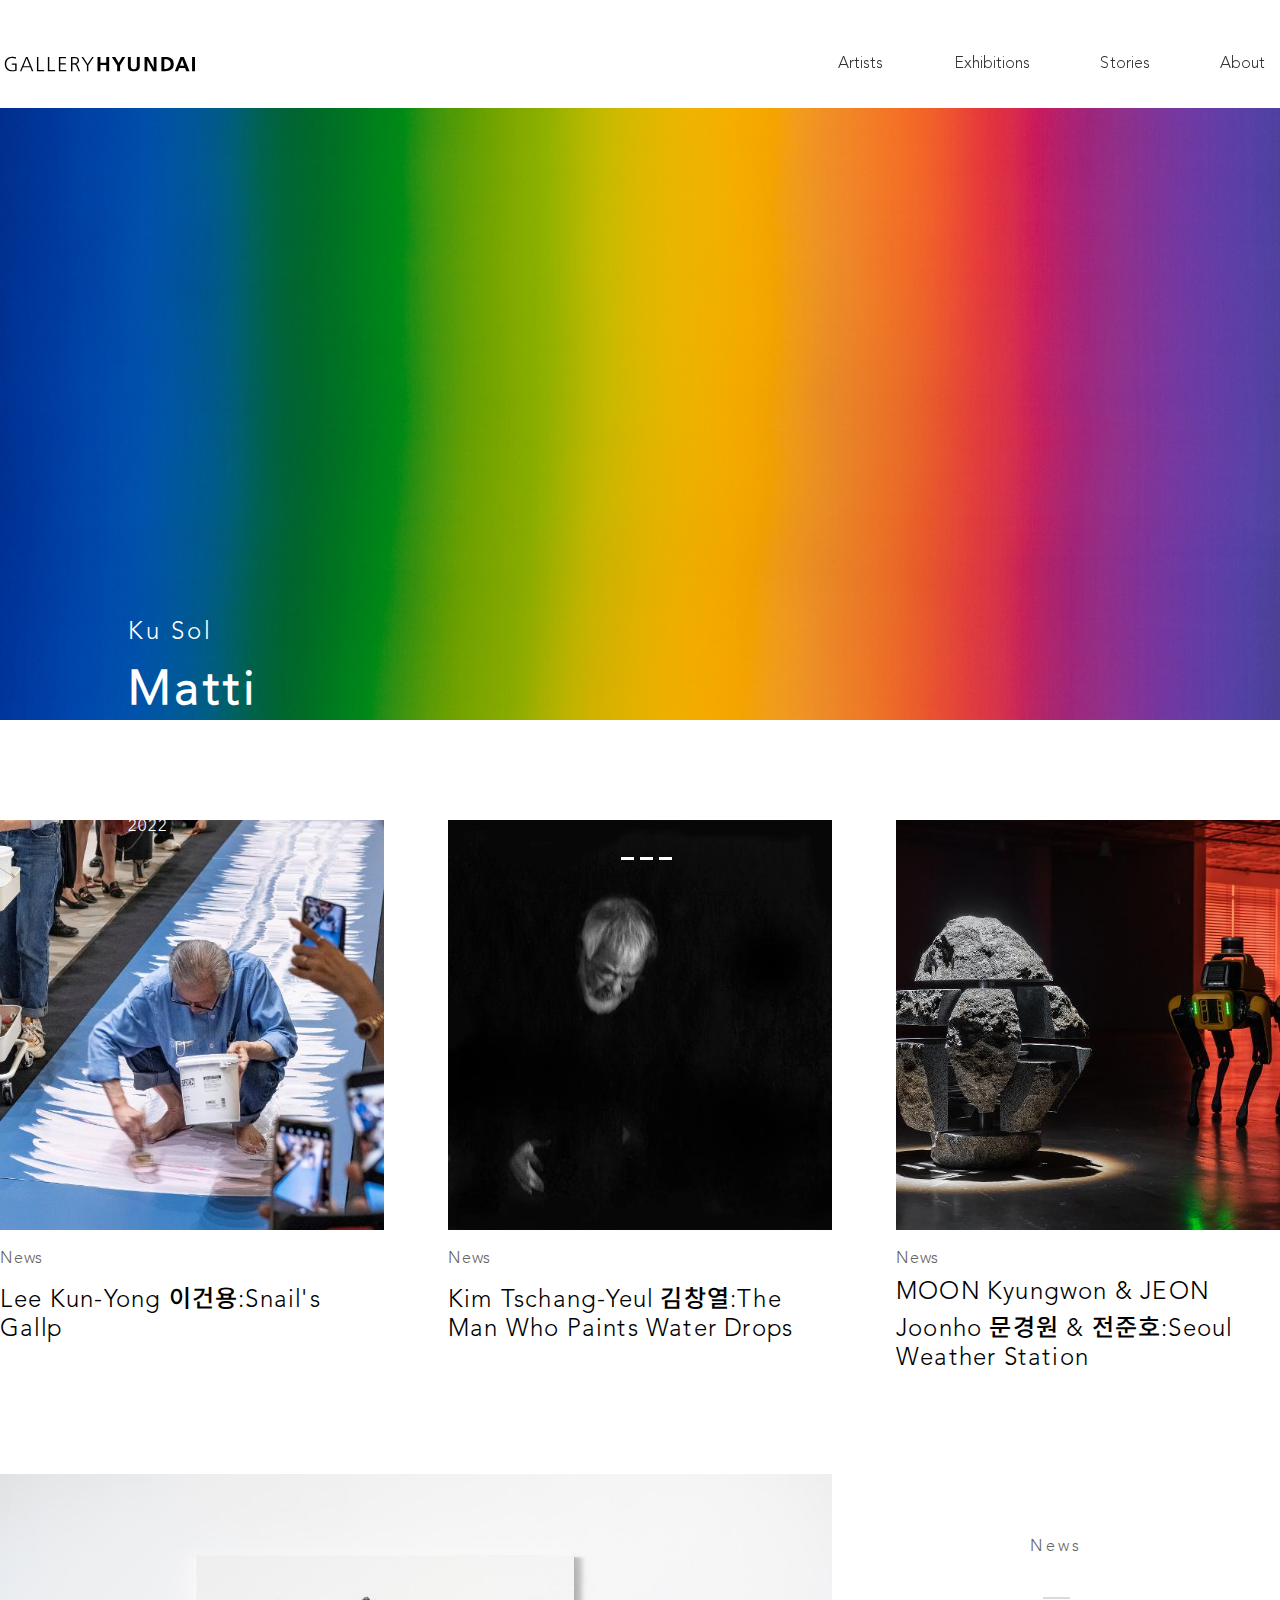
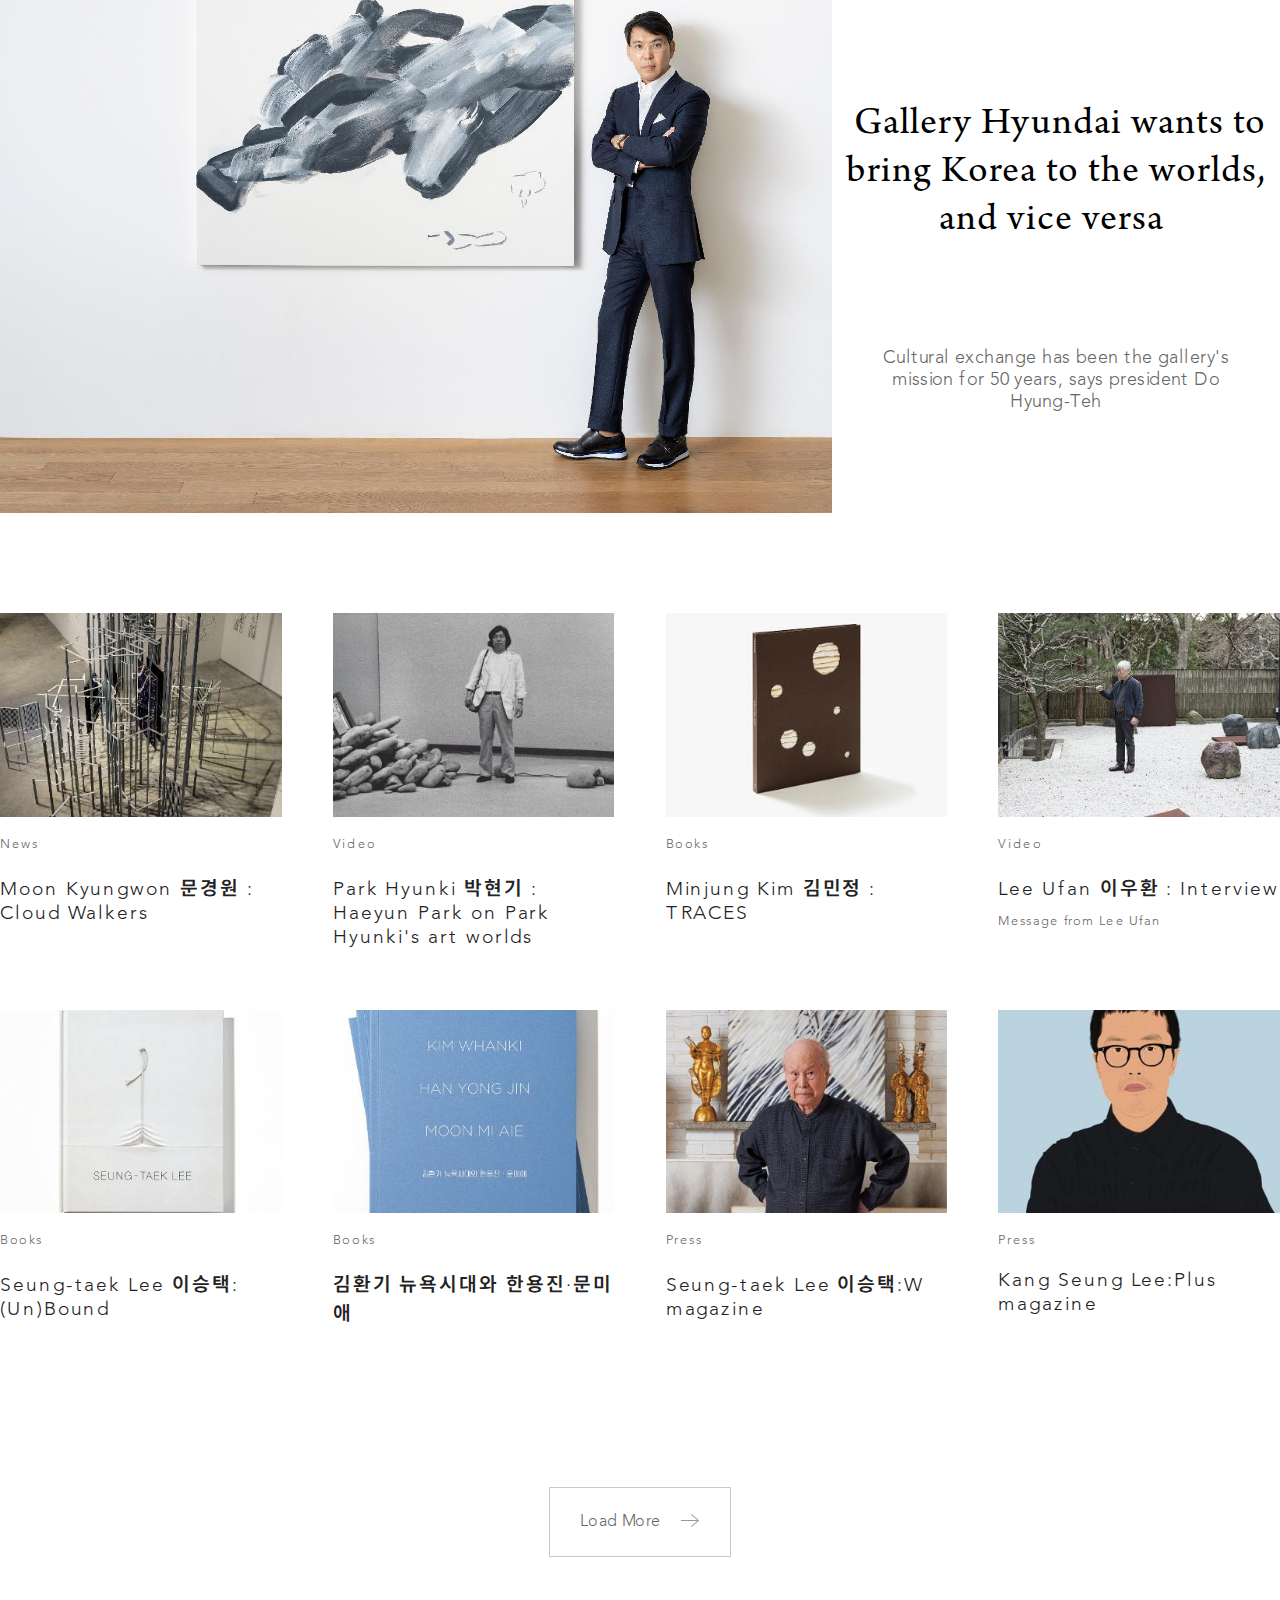
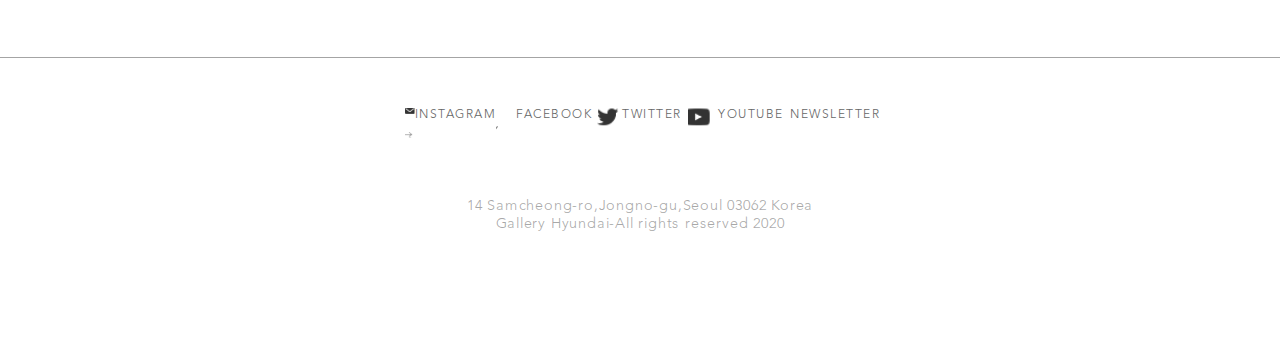
==== index.html @ af6b9f0b "upload" ====
<!DOCTYPE html>
<html lang="en">
<head>
    <meta charset="UTF-8">
    <meta http-equiv="X-UA-Compatible" content="IE=edge">
    <meta name="viewport" content="width=device-width, initial-scale=1.0">
    <title>Document</title>
    <link href="./css/index.css" rel="stylesheet">
</head>
<body>
    <header>
        <div>
            <button class="menubtn"><span>메뉴</span></button>

            <h1>
                <a href="./index.html"><img src="./img/GALLERYHYUNDAI/logo.svg" alt="로고"></a>
            </h1>
            
            <div class="headmenu">
                <ul>
                    <li><a href="./artists.html">Artists</a></li>
                    <li><a href="./Exhibitions.html">Exhibitions</a></li>
                    <li><a href="./stories.html">Stories</a></li>
                    <li><a href="./about.html">About</a></li>
                    <li><a href="./about.html">Gallery Hyundai</a></li>
                    <li><a href="./fifthieth.html">50Years</a></li>
                    <li><a href="#">Search</a></li>
                </ul>
            </div>

            <button class="srchbtn"></button>

            <div class="headsearch">
                <form>
                    <input type="search" name="search" placeholder="Search">
                    <button></button>
                </form>
            </div>
        </div>
    </header>

    <script>
        const menubtn = document.querySelector('.menubtn');
        const headmenuact = document.querySelector('.headmenu');

        menubtn.onclick = function(){
            menubtn.classList.toggle('active');
            headmenuact.classList.toggle('active');
        }
    </script>


    <main>
        <div class="big">
            <div>
                <ul>
                    <li>
                        <a href="./matti.html">
                            <figure><img src="./img/GALLERYHYUNDAI/main-mattibraun.png" alt="matti">
                                <figcaption>
                                    <span>Ku Sol</span>
                                    <p>Matti Braun</p>
                                    <p>September 21 - October 23, 2022</p>
                                </figcaption>
                            </figure>
                        </a>
                    </li>

                    <li>
                        <a href="#" alt="">
                            <figure><img src="./img/GALLERYHYUNDAI/main2.png" alt="lee kang-so">
                                <figcaption>
                                <span>Lee Kang-so</span>
                                <p>Frieze Masters 2022</p>
                                <p>Booth E1, October 12-16</p>
                                </figcaption>
                            </figure>
                        </a>
                    </li>

                    <li>
                        <a href="#" alt="">
                            <figure><img src="./img/GALLERYHYUNDAI/main3.png" alt="london">
                                <figcaption>
                                    <span></span>
                                    <p>Frieze London</p>
                                    <p>Booth B3, October 12-16</p>
                                </figcaption>
                            </figure>
                        </a>
                    </li>
                </ul>
            </div>

            <div class="bigdot">
                <button></button>
                <button></button>
                <button></button>
            </div>
        </div>

        <ul class="mainstory"> 
            <li><a href="#"><img src="./img/GALLERYHYUNDAI/submain1.jpg" alt="snail">
                <article>
                    <span>News</span>
                    <h2>Lee Kun-Yong 이건용:Snail's Gallp</h2>
                </article>
            </a> </li>
            <li><a href="#"><img src="./img/GALLERYHYUNDAI/submain2.jpg" alt="the man">
                <article>
                    <span>News</span>
                    <h2>Kim Tschang-Yeul 김창열:The Man Who Paints Water Drops</h2>
                </article>
            </a> </li>
            <li><a href="#"><img src="./img/GALLERYHYUNDAI/submain3.jpg" alt="seoul">
                <article>
                    <span>News</span>
                    <h2>MOON Kyungwon & JEON Joonho 문경원 & 전준호:Seoul Weather Station</h2>
                </article>
            </a> </li>
        </ul>

        <div class="mainnews">
            <a href="./storiessub1.html"><img src="img/GALLERYHYUNDAI/newsmain.jpg" alt="do hynung-teh"> 
                <article>
                    <span>News</span>
                    <h2>Gallery Hyundai wants to bring Korea to the worlds, and vice versa</h2>
                    <p>Cultural exchange has been the gallery's mission for 50 years, says president Do Hyung-Teh</p>
                </article>
            </a>
        </div>

        <ul class="subnews">
            <li>
                <a href="#"> 
                    <img src="./img/GALLERYHYUNDAI/news1.jpg" alt="cloud">
                    <p>News</p>
                    <p>Moon Kyungwon 문경원 : Cloud Walkers</p>
                </a> 
            </li>

            <li>
                <a href="#"> 
                    <img src="./img/GALLERYHYUNDAI/news2.jpg" alt="art worlds">
                    <p>Video</p>
                    <p>Park Hyunki 박현기 : Haeyun Park on Park Hyunki's art worlds</p>
                </a> 
            </li>

            <li>
                <a href="#"> 
                    <img src="./img/GALLERYHYUNDAI/news3.jpg" alt="traces">
                    <p>Books</p>
                    <p>Minjung Kim 김민정 : TRACES</p>
                </a> 
            </li>

            
            <li>
                <a href="#"> 
                    <img src="./img/GALLERYHYUNDAI/news4.jpg" alt="interview">
                    <p>Video</p>
                    <p>Lee Ufan 이우환 : Interview</p>
                    <span>Message from Lee Ufan</span>
                </a> 
            </li>

            <li>
                <a href="#"> 
                    <img src="./img/GALLERYHYUNDAI/news5.jpg" alt="unbound">
                    <p>Books</p>
                    <p>Seung-taek Lee 이승택:(Un)Bound</p>
                </a> 
            </li>

            <li>
                <a href="#"> 
                    <img src="./img/GALLERYHYUNDAI/news6.jpg" alt="books">
                    <p>Books</p>
                    <p>김환기 뉴욕시대와 한용진·문미애</p>
                </a> 
            </li>

            <li>
                <a href="#"> 
                    <img src="./img/GALLERYHYUNDAI/news7.jpg" alt="w magazine">
                    <p>Press</p>
                    <p>Seung-taek Lee 이승택:W magazine</p>
                </a> 
            </li>

            <li>
                <a href="#"> 
                    <img src="./img/GALLERYHYUNDAI/news8.jpg" alt="plus magazine">
                    <p>Press</p>
                    <p>Kang Seung Lee:Plus magazine</p>
                </a> 
            </li>
        </ul>

        <div class="more">
            <a href="#">
                Load More
            </a>
        </div>
        
    </main>

    <footer>
        <ul>
            <li><a href="#">INSTAGRAM</a></li>    
            <li><a href="#">FACEBOOK</a></li>    
            <li><a href="#">TWITTER</a></li>
            <li><a href="#">YOUTUBE</a></li>    
            <li><a href="#">NEWSLETTER</a></li>
        </ul>
        <div>
            <P>14 Samcheong-ro,Jongno-gu,Seoul 03062 Korea</P>
            <P>Gallery Hyundai-All rights reserved 2020</P>
        </div>

    </footer>
</body>
</html>
---- css/index.css ----
@import url('./common.css');

main{   
    width: 100%; min-height: auto;
    max-width: 1640px;
    margin:5% auto;
    }

.big{
    width:100%; height:auto;
    margin:0;
}

.big>div{
    width:100%;
}

.big>div>ul{width:100%;}

.big>div>ul li{width:100%;}

.big>div>ul li a{width:100%;}

.big>div>ul li a figure{width:100%;}

.big>div>ul li a figure img{width:100%;
    position: relative;
}

.big>div>ul li a figure figcaption{
    width:20%; height:auto;
    position: absolute;
    left:10%; bottom:7%;
    color:white;
}

.big>div>ul li a figure figcaption span{
    color:white;
    font-size: 1.5rem;

}

.big>div>ul li a figure figcaption p:nth-of-type(1){
    color:white;
    font-size: 3rem;
    font-weight: bold;
    letter-spacing: 0.25rem;
    margin-top: 15px;
}

.big>div>ul li a figure figcaption p:nth-of-type(2){
    color:white;
    font-size: 1rem;
    margin-top: 20px;
}


.big>div>ul li a figure:nth-of-type(2)>figcaption>span{
    color:black;
}
.big>div>ul li a figure:nth-of-type(2)>figcaption p{
    color:black;
}

/* ============================================================================================
============================================================================================
============================================================================================ */
    @media(max-width:1023px){
        main{   
            width: 100%; min-height: auto;
            max-width: 1640px;
            margin:5% auto;
            }
        
        .big{
            width:100%; height:auto;
            margin:0;
        }
        
        .big>div{
            width:100%;
        }
        
        .big>div>ul{width:100%;}
        
        .big>div>ul li{width:100%;}
        
        .big>div>ul li a{width:100%;}
        
        .big>div>ul li a figure{width:100%;}
        
        .big>div>ul li a figure img{width:100%;
            position: relative;
        }
        
        .big>div>ul li a figure figcaption{
            width:20%; height:auto;
            position: absolute;
            left:2%; top:50%;
            color:white;
        }

        .big>div>ul li a figure figcaption span{
            color:white;
            font-size: 0.75rem;
        
        }
        
        .big>div>ul li a figure figcaption p:nth-of-type(1){
            color:white;
            font-size: 1.5rem;
            font-weight: bold;
            letter-spacing: 0.25rem;
            margin-top: 15px;
        }
        
        .big>div>ul li a figure figcaption p:nth-of-type(2){
            color:white;
            font-size: 0.5rem;
            margin-top: 20px;
        }
        
        
        .big>div>ul li a figure:nth-of-type(2)>figcaption>span{
            color:black;
        }
        .big>div>ul li a figure:nth-of-type(2)>figcaption p{
            color:black;
        }

        .bigdot{
            position: absolute;
            left:0%; top:68%;
        }
        .bigdot>button{
            width:3%; 
        }
        .bigdot>button:nth-child(1){
            position:absolute;
            left:48.5%; 
            width:1%; height:3px;
            background-color: white;
            border:none;
        }
        .bigdot>button:nth-child(2){
            position:absolute;
            left:50%; 
            width:1%; height:3px;
            background-color: white;
            border:none;
        }
        .bigdot>button:nth-child(3){
            position:absolute;
            left:51.5%;
            width:1%; height:3px;
            background-color: white;
            border:none;
        }
        
    }

/* ============================================================================================
============================================================================================
============================================================================================ */
.big>div>ul>li:nth-child(1){width:100%; }
.big>div>ul>li:nth-child(2){width:100%; display:none;}
.big>div>ul>li:nth-child(3){width:100%; display:none;}

/* @keyframes ani01{
    0% { 
        .big>div figure:nth-child(1){opacity: 1;}
        .big>div figure:nth-child(2){opacity: 0;}
        .big>div figure:nth-child(3){opacity: 0;}
    }
    50%{
        .big>div figure:nth-child(1){opacity: 0;}
        .big>div figure:nth-child(2){opacity: 1;}
        .big>div figure:nth-child(3){opacity: 0;}
    }
    100%{
        .big>div figure:nth-child(1){opacity: 0;}
        .big>div figure:nth-child(2){opacity: 0;}
        .big>div figure:nth-child(3){opacity: 1;}
    }
}  */


.bigdot{
    
}
.bigdot>button{
    width:3%; bottom:40px;
}
.bigdot>button:nth-child(1){
    position:absolute;
    left:48.5%; 
    width:1%; height:3px;
    background-color: white;
    border:none;
}
.bigdot>button:nth-child(2){
    position:absolute;
    left:50%; 
    width:1%; height:3px;
    background-color: white;
    border:none;
}
.bigdot>button:nth-child(3){
    position:absolute;
    left:51.5%;
    width:1%; height:3px;
    background-color: white;
    border:none;
}


.mainstory{
    width: 100%; height:auto;
    margin:100px auto;
    display: flex;
    justify-content: space-between;

}
.mainstory li{
    width:30%;
}
.mainstory li a{width:100%;}
.mainstory li a img{width:100%;}
.mainstory li a article{
    margin-top: 20px;
}
.mainstory li a article span{
    font-size: 1em;
    font-weight: 200;
    letter-spacing: 0.05em;
}
.mainstory li a article h2{
    color:black;
    margin-top: 10px;
    font-size: 1.5rem;
    font-weight: 500;
    letter-spacing: 0.05em;
}

/* ============================================================================================
============================================================================================
============================================================================================ */

    @media(max-width:1023px){
        .mainstory{
            width: 98%; height:auto;
            margin:50px auto;
            display: flex;
            justify-content: space-between;
        
        }
        .mainstory li{
            width:30%;
        }
        .mainstory li a{width:100%;}
        .mainstory li a img{width:100%;}
        .mainstory li a article{
            margin-top: 20px;
            
        }
        .mainstory li a article span{
            font-size: 1rem;
            font-weight: 200;
            letter-spacing: 0.05em;
        }
        .mainstory li a article h2{
            color:black;
            margin-top: 10px;
            font-size: 1rem;
            font-weight: 500;
            letter-spacing: 0.09em;
            
        }


    }

/* ============================================================================================
============================================================================================
============================================================================================ */
.mainnews{
    width:100%; height:auto;
    margin:100px auto;
}
.mainnews a{
    width:100%; height:auto;
    display: flex;
    justify-content: space-between;
}
.mainnews a img{
    width:65%; height:auto;
}
.mainnews a article{
    width:35%; height:auto;
    margin:0 10px;
    text-align: center;
}

.mainnews a article span{
    display:block;
    height:auto;
    padding:5%;
    margin:10% auto;
    letter-spacing: 0.2em;
}

.mainnews a article span::after{
    content: '';
    display: block;
    width:27px; height:2px;
    margin:40px auto;
    background-color: #dbdbdb;
}

.mainnews a article h2{
    display:inline;
    color:black;
    letter-spacing: 0.025em;
    font-family: Arno;
    font-size: 2.5rem;
    font-weight: 500;
    white-space: pre-line;
    margin:0;
    padding:2%;
    padding-top:5%;
}
.mainnews a article p{
    font-size: 1.125rem;
    margin:100px auto;
    font-weight: 500;
    letter-spacing: 0.025em;
    white-space: pre-line;
    max-width: 380px;
}

.subnews{
    display:flex;
    width:100%; height:auto;
    flex-wrap: wrap;
    margin:100px auto;
    justify-content: space-between;
}
.subnews li{
    width:22%;
    margin-bottom:50px;
}
.subnews li a{width:100%;}
.subnews li a img{width:100%;}
.subnews li a p:nth-of-type(1){
    margin-top: 20px;
    font-size: 0.8em;
    
}
.subnews li a p:nth-of-type(2){ 
    color:#222222;
    margin-top: 20px;
    margin-bottom:10px;
    font-size: 1.2rem;
    font-weight: 580;
    letter-spacing: 0.1em;
    flex-shrink: 0;
    overflow:hidden;
    text-overflow: ellipsis;
    
}
.subnews li a span{
    font-size: 0.8rem;
    letter-spacing: 0.1em;
    
}

/* ============================================================================================
============================================================================================
============================================================================================ */

    @media(max-width:1023px){
        .mainnews{
            width:98%; height:auto;
            margin:100px auto;
        }
        .mainnews a{
            width:100%; height:auto;
            display: block;
            justify-content: space-between;
        }
        .mainnews a img{
            width:100%; height:auto;
        }
        .mainnews a article{
            width:100%; height:auto;
            margin:0 10px;
            text-align: center;
        }
        
        .mainnews a article span{
            display:block;
            height:auto;
            font-size: 1rem;
            letter-spacing: 0.05em;
            margin:0 auto; 
            padding:0;
            margin-top:20px;
        }
        
        .mainnews a article span::after{
            content: '';
            display: block;
            width:27px; height:1px;
            background-color: #dbdbdb;
            margin:8px auto;
        }
        
        .mainnews a article h2{
            display:inline;
            color:black;
            letter-spacing: 0.025em;
            font-family: Arno;
            font-size: 1.5rem;
            font-weight: 500;
            white-space: pre-line;
            margin:0;
            padding:0;
        }
        .mainnews a article p{
            font-size: 0.9rem;
            font-weight: 500;
            letter-spacing: 0.025em;
            white-space: pre-line;
            max-width: 380px;
            margin:10px auto;
            line-height: 1.5rem;
        }
        

        .subnews{
            display:flex;
            width:98%; height:auto;
            flex-wrap: wrap;
            margin:100px auto;
            justify-content: space-between;
        }
        .subnews li{
            width:48%;
            margin-bottom:25px;
        }
        .subnews li a{width:100%;}
        .subnews li a img{width:100%;}
        .subnews li a p:nth-of-type(1){
            margin-top: 20px;
            font-size: 0.8em;
            
        }
        .subnews li a p:nth-of-type(2){ 
            color:#222222;
            margin-top: 10px;
            margin-bottom:10px;
            font-size: 1rem;
            font-weight: 500;
            letter-spacing: 0.075em;
            flex-shrink: 0;
            overflow:hidden;
            text-overflow: ellipsis;
            
        }
        .subnews li a span{
            font-size: 0.8rem;
            letter-spacing: 0.1em;
            
        }


    }


    /* ============================================================================================
============================================================================================
============================================================================================ */
.more{width:100%; height:auto;}
.more a{
    margin: 100px auto;
    width:182px; height: 70px;
    padding-left: 30px;
    border: 1px solid #66666659;
    letter-spacing: 0.025rem;
    background-color: none;
    display: flex;
    align-items: center;
    font-size: 1em;
    font-weight: 200;
}

.more a::after{
    content: '';
    padding-right:20px;
    display: inline-block;
    width:30px; height:30px;
    background: url(../img/ico_package.png) -110px 0 / 200px no-repeat;
    background-position: -80px 7px
}
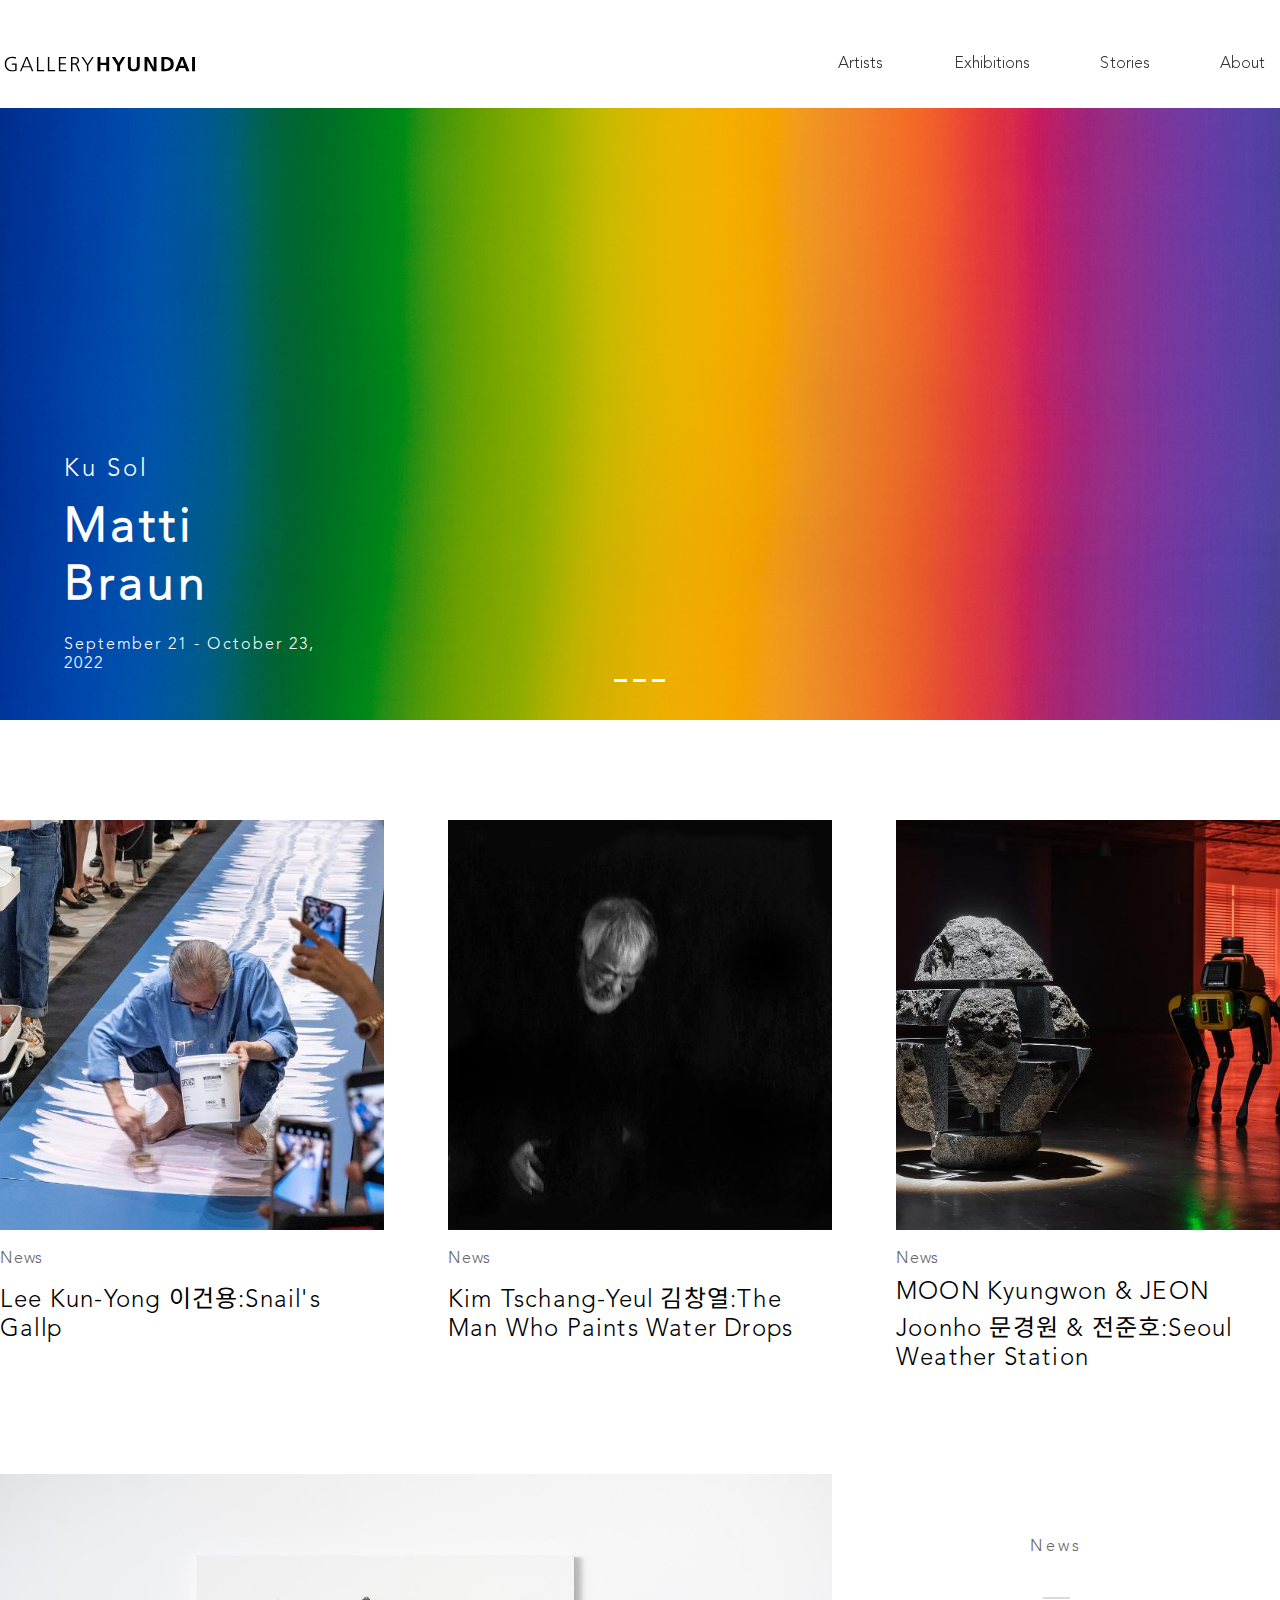
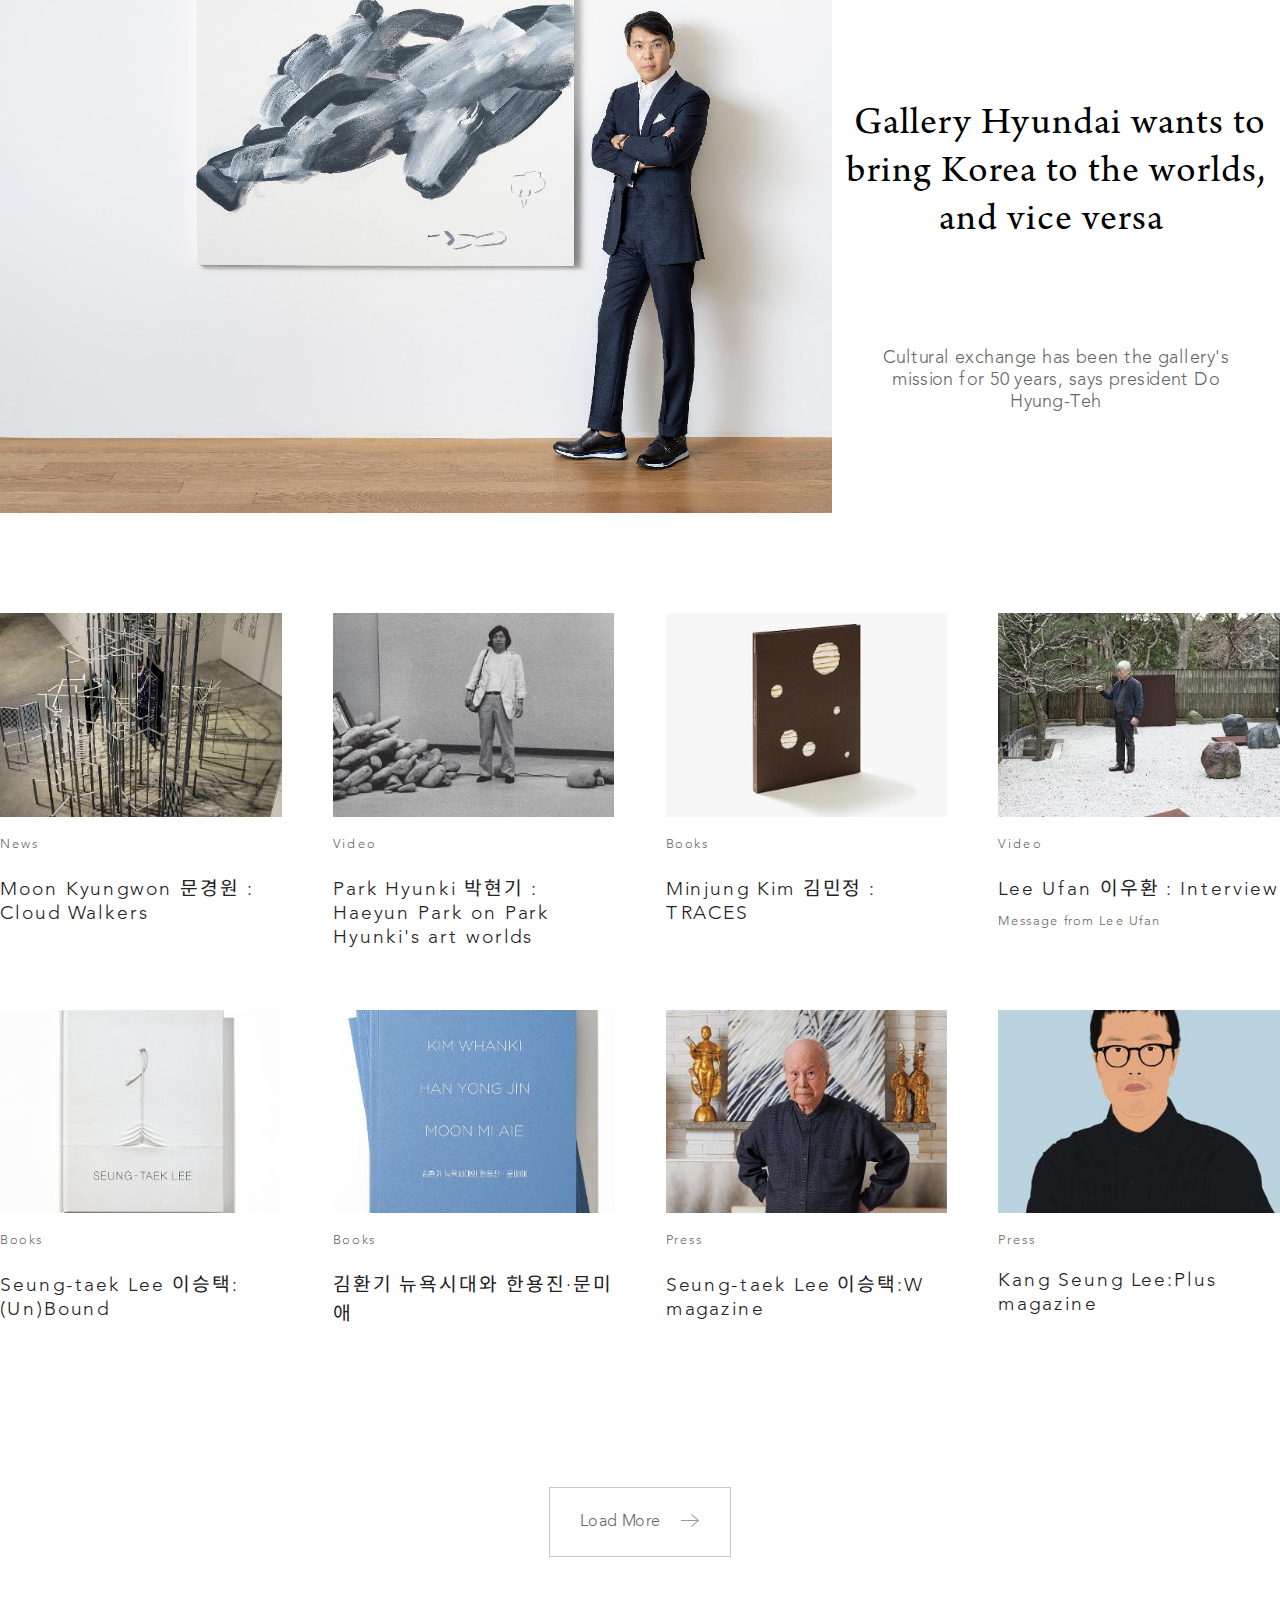
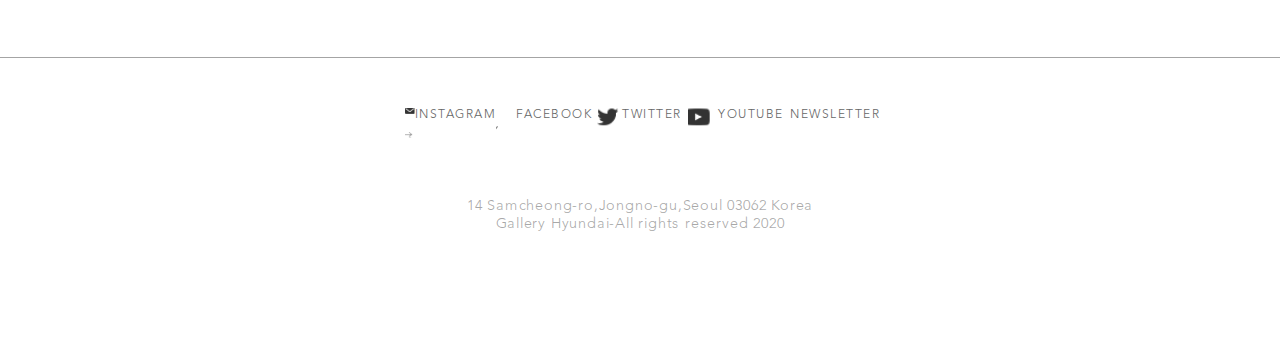
==== commit b0eb21b9: "re-upload" ====
--- a/index.html
+++ b/index.html
@@ -6,6 +6,7 @@
     <meta name="viewport" content="width=device-width, initial-scale=1.0">
     <title>Document</title>
     <link href="./css/index.css" rel="stylesheet">
+    <link rel="icon" type="image/png" href="./img/favicon-16x16.png" sizes="16x16" />
 </head>
 <body>
     <header>
--- a/css/index.css
+++ b/css/index.css
@@ -9,6 +9,7 @@
 .big{
     width:100%; height:auto;
     margin:0;
+    position: relative;
 }
 
 .big>div{
@@ -21,16 +22,17 @@
 
 .big>div>ul li a{width:100%;}
 
-.big>div>ul li a figure{width:100%;}
+.big>div>ul li a figure{width:100%;
+}
 
 .big>div>ul li a figure img{width:100%;
-    position: relative;
+    
 }
 
 .big>div>ul li a figure figcaption{
     width:20%; height:auto;
     position: absolute;
-    left:10%; bottom:7%;
+    left:5%; bottom:7%;
     color:white;
 }
 
@@ -75,6 +77,7 @@
         .big{
             width:100%; height:auto;
             margin:0;
+            position: relative;
         }
         
         .big>div{
@@ -87,16 +90,19 @@
         
         .big>div>ul li a{width:100%;}
         
-        .big>div>ul li a figure{width:100%;}
+        .big>div>ul li a figure{
+            width:100%;
+            
+        }
         
         .big>div>ul li a figure img{width:100%;
-            position: relative;
+            
         }
         
         .big>div>ul li a figure figcaption{
             width:20%; height:auto;
             position: absolute;
-            left:2%; top:50%;
+            left:5%; bottom:7%;
             color:white;
         }
 
@@ -128,34 +134,6 @@
             color:black;
         }
 
-        .bigdot{
-            position: absolute;
-            left:0%; top:68%;
-        }
-        .bigdot>button{
-            width:3%; 
-        }
-        .bigdot>button:nth-child(1){
-            position:absolute;
-            left:48.5%; 
-            width:1%; height:3px;
-            background-color: white;
-            border:none;
-        }
-        .bigdot>button:nth-child(2){
-            position:absolute;
-            left:50%; 
-            width:1%; height:3px;
-            background-color: white;
-            border:none;
-        }
-        .bigdot>button:nth-child(3){
-            position:absolute;
-            left:51.5%;
-            width:1%; height:3px;
-            background-color: white;
-            border:none;
-        }
         
     }
 
@@ -186,27 +164,28 @@
 
 
 .bigdot{
-    
+    position: absolute;
+    bottom:5%; left:48%;
 }
 .bigdot>button{
     width:3%; bottom:40px;
 }
 .bigdot>button:nth-child(1){
-    position:absolute;
+    
     left:48.5%; 
     width:1%; height:3px;
     background-color: white;
     border:none;
 }
 .bigdot>button:nth-child(2){
-    position:absolute;
+    
     left:50%; 
     width:1%; height:3px;
     background-color: white;
     border:none;
 }
 .bigdot>button:nth-child(3){
-    position:absolute;
+    
     left:51.5%;
     width:1%; height:3px;
     background-color: white;
@@ -238,7 +217,7 @@
     color:black;
     margin-top: 10px;
     font-size: 1.5rem;
-    font-weight: 500;
+    font-weight: 400;
     letter-spacing: 0.05em;
 }
 
@@ -272,11 +251,15 @@
             color:black;
             margin-top: 10px;
             font-size: 1rem;
-            font-weight: 500;
+            font-weight: 400;
             letter-spacing: 0.09em;
             
         }
-
+        .bigdot{
+            display:none;
+            position: absolute;
+            bottom:5%; left:48%;
+        }
 
     }
 
@@ -332,7 +315,7 @@
 .mainnews a article p{
     font-size: 1.125rem;
     margin:100px auto;
-    font-weight: 500;
+    font-weight: 400;
     letter-spacing: 0.025em;
     white-space: pre-line;
     max-width: 380px;
@@ -361,7 +344,7 @@
     margin-top: 20px;
     margin-bottom:10px;
     font-size: 1.2rem;
-    font-weight: 580;
+    font-weight: 400;
     letter-spacing: 0.1em;
     flex-shrink: 0;
     overflow:hidden;
@@ -428,7 +411,7 @@
         }
         .mainnews a article p{
             font-size: 0.9rem;
-            font-weight: 500;
+            font-weight: 400;
             letter-spacing: 0.025em;
             white-space: pre-line;
             max-width: 380px;
@@ -460,7 +443,7 @@
             margin-top: 10px;
             margin-bottom:10px;
             font-size: 1rem;
-            font-weight: 500;
+            font-weight: 400;
             letter-spacing: 0.075em;
             flex-shrink: 0;
             overflow:hidden;
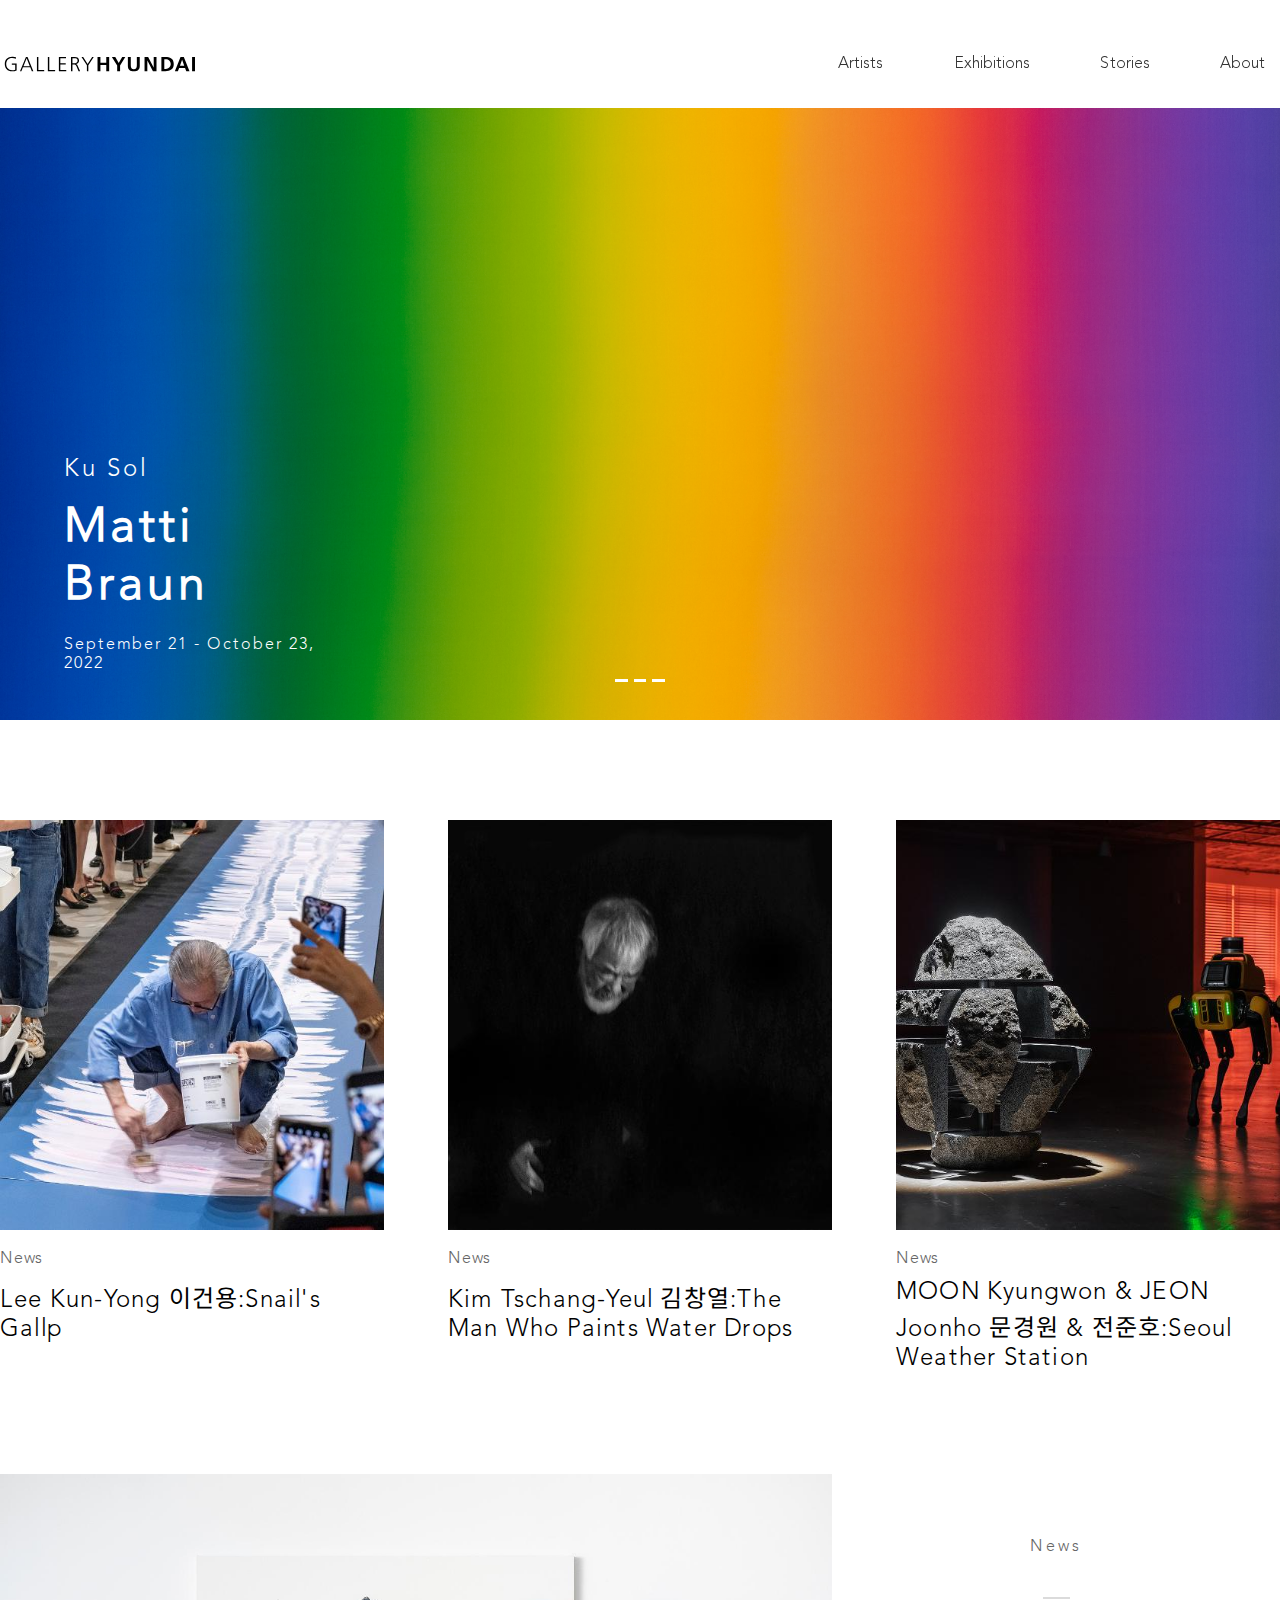
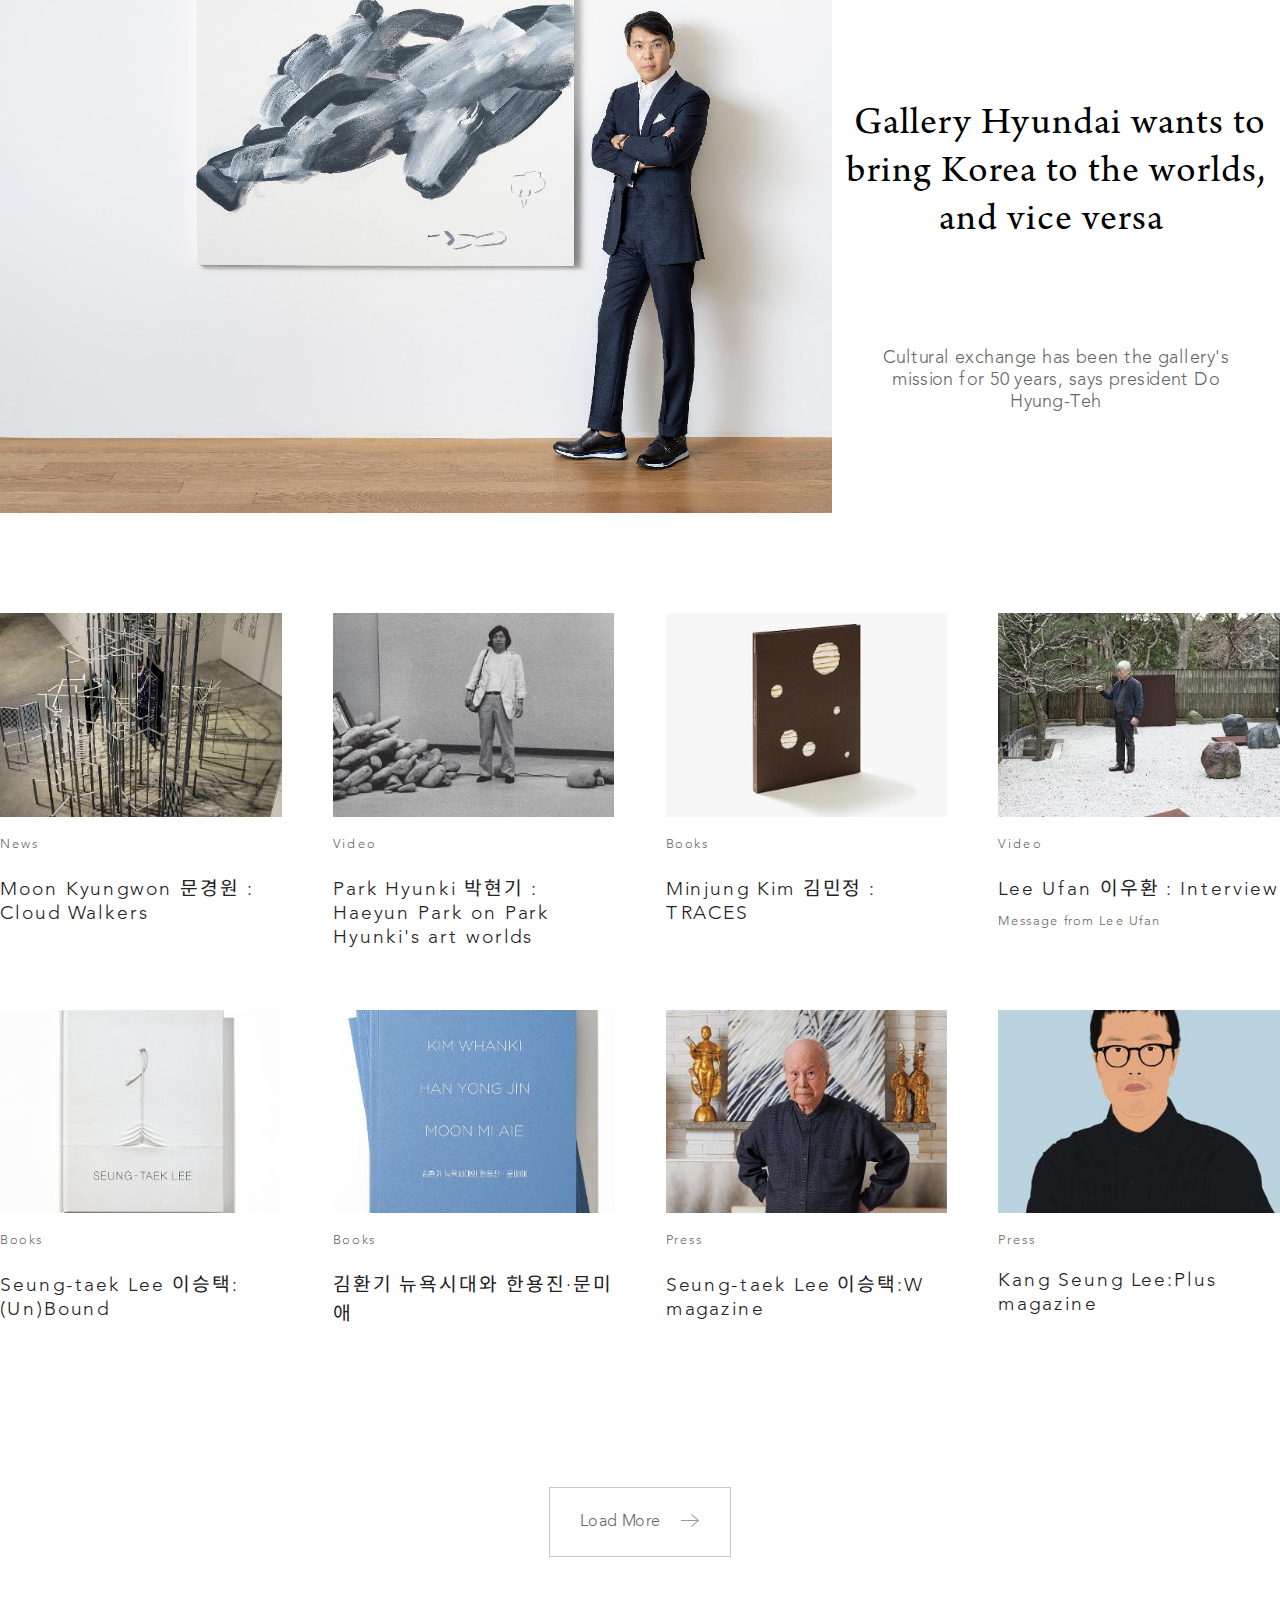
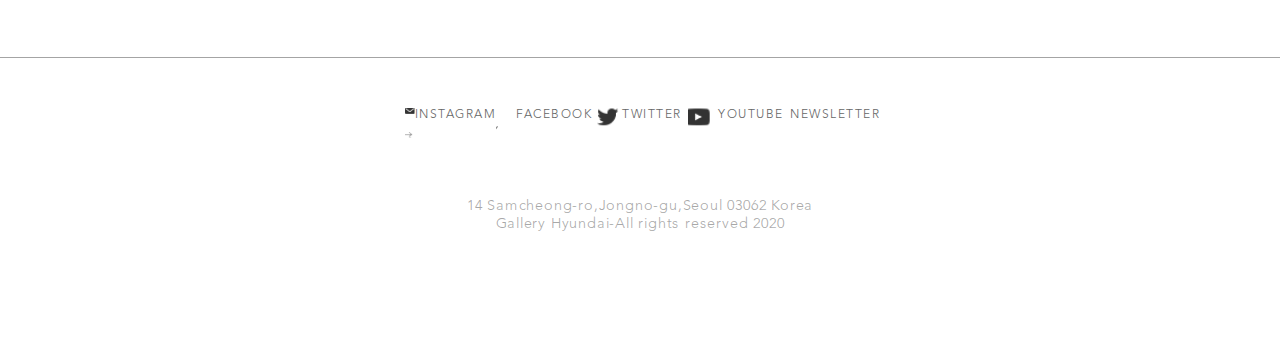
==== commit 9eb925c4: "og upload" ====
--- a/index.html
+++ b/index.html
@@ -4,7 +4,19 @@
     <meta charset="UTF-8">
     <meta http-equiv="X-UA-Compatible" content="IE=edge">
     <meta name="viewport" content="width=device-width, initial-scale=1.0">
-    <title>Document</title>
+    <!-- 오픈 그래프 -->
+    <meta property="og:url"                content="https://taehwan13.github.io/clonehy/" />
+    <meta property="og:type"               content="website" />
+    <meta property="og:title"              content="Hyundai Gallery" />
+    <meta property="og:description"        content="현대갤러리" />
+    <meta property="og:image"              content="./img/GALLERYHYUNDAI/AbouttheGalleryGALLERYHYUNDAI/GalleryHyundai1" />
+
+    <meta property="twitter:card"          content="summary" />
+    <meta property="twitter:site"          content="현대갤러리" />
+    <meta property="twitter:title"         content="Hyundai Gallery" />
+    <meta property="twitter:description"   content="Hyundai Gallery" />
+    <meta property="twitter:image"         content="./img/GALLERYHYUNDAI/AbouttheGalleryGALLERYHYUNDAI/GalleryHyundai1" />
+    <meta property="twitter:url"           content="https://taehwan13.github.io/clonehy/" />    <title>Document</title>
     <link href="./css/index.css" rel="stylesheet">
     <link rel="icon" type="image/png" href="./img/favicon-16x16.png" sizes="16x16" />
 </head>
--- a/css/index.css
+++ b/css/index.css
@@ -10,6 +10,7 @@
     width:100%; height:auto;
     margin:0;
     position: relative;
+    max-width: 1640px;
 }
 
 .big>div{
@@ -165,7 +166,8 @@
 
 .bigdot{
     position: absolute;
-    bottom:5%; left:48%;
+    bottom:5%; left:0%;
+    text-align: center;
 }
 .bigdot>button{
     width:3%; bottom:40px;
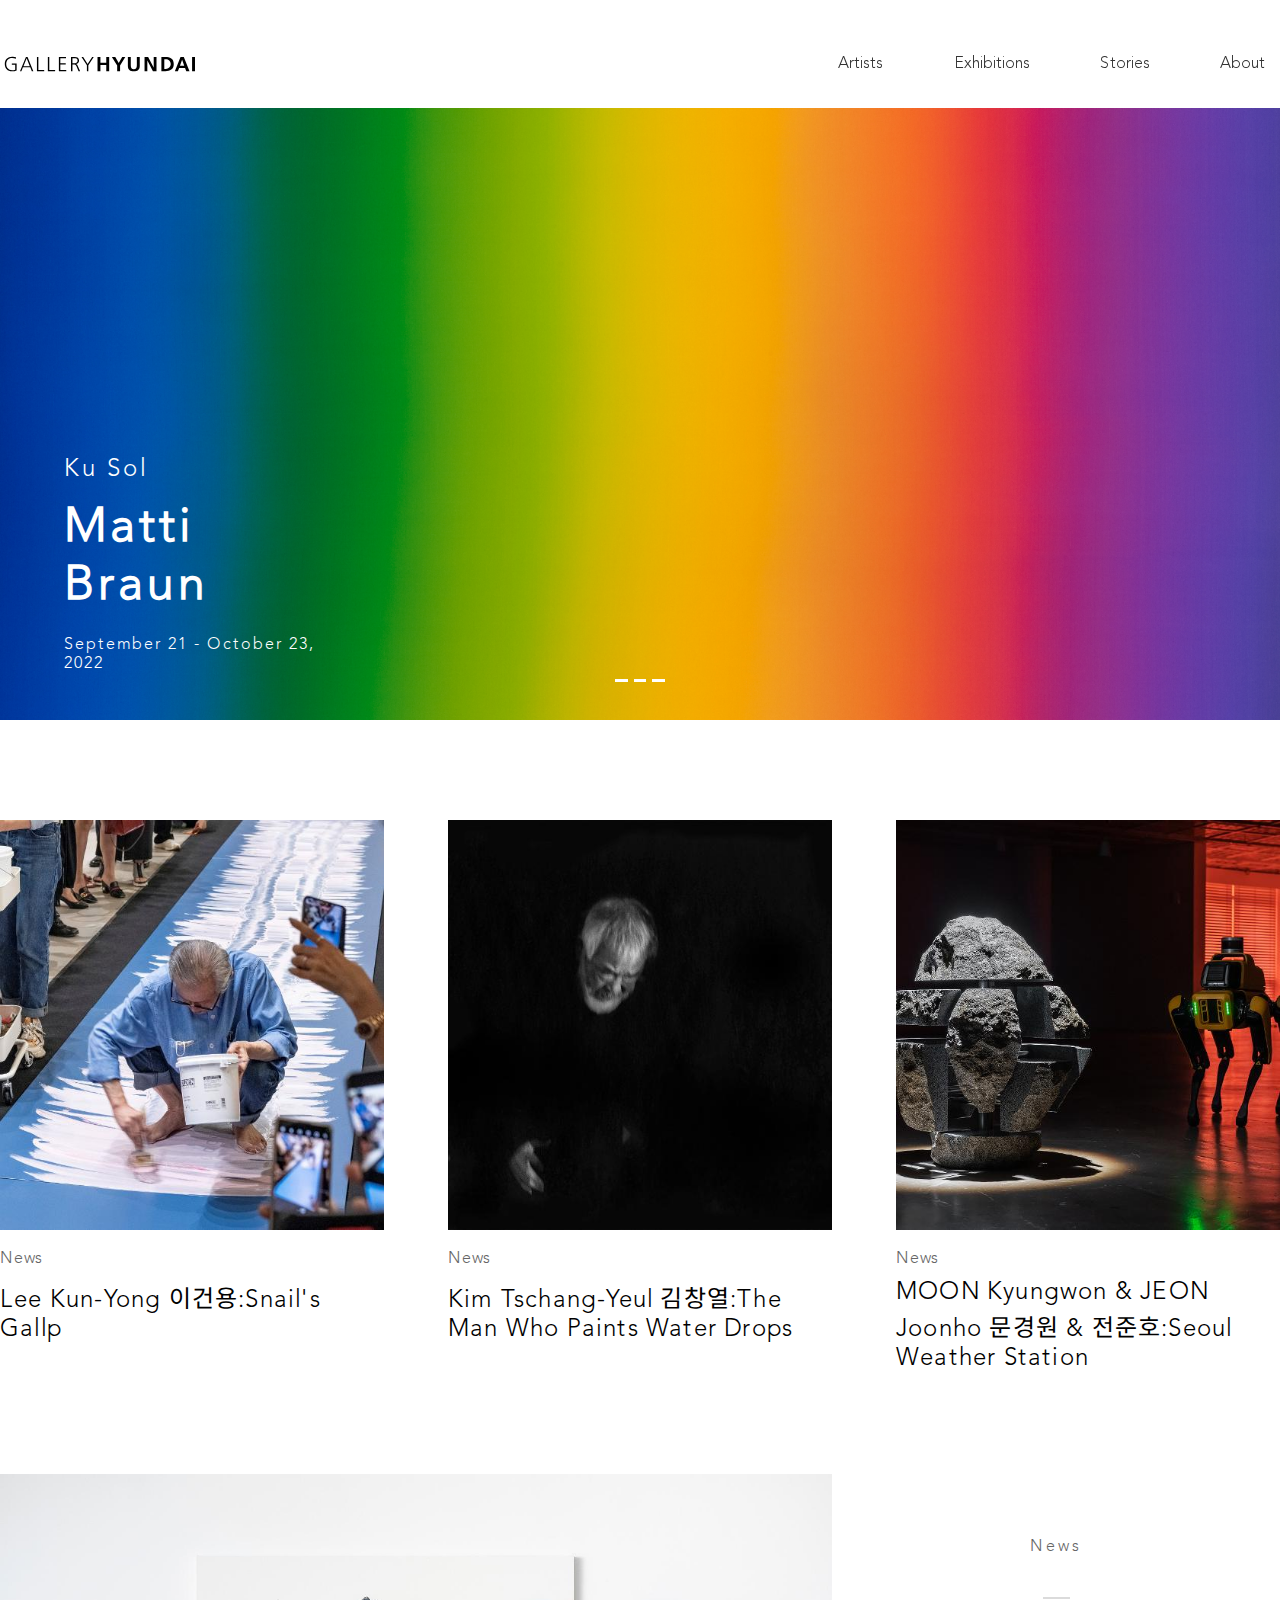
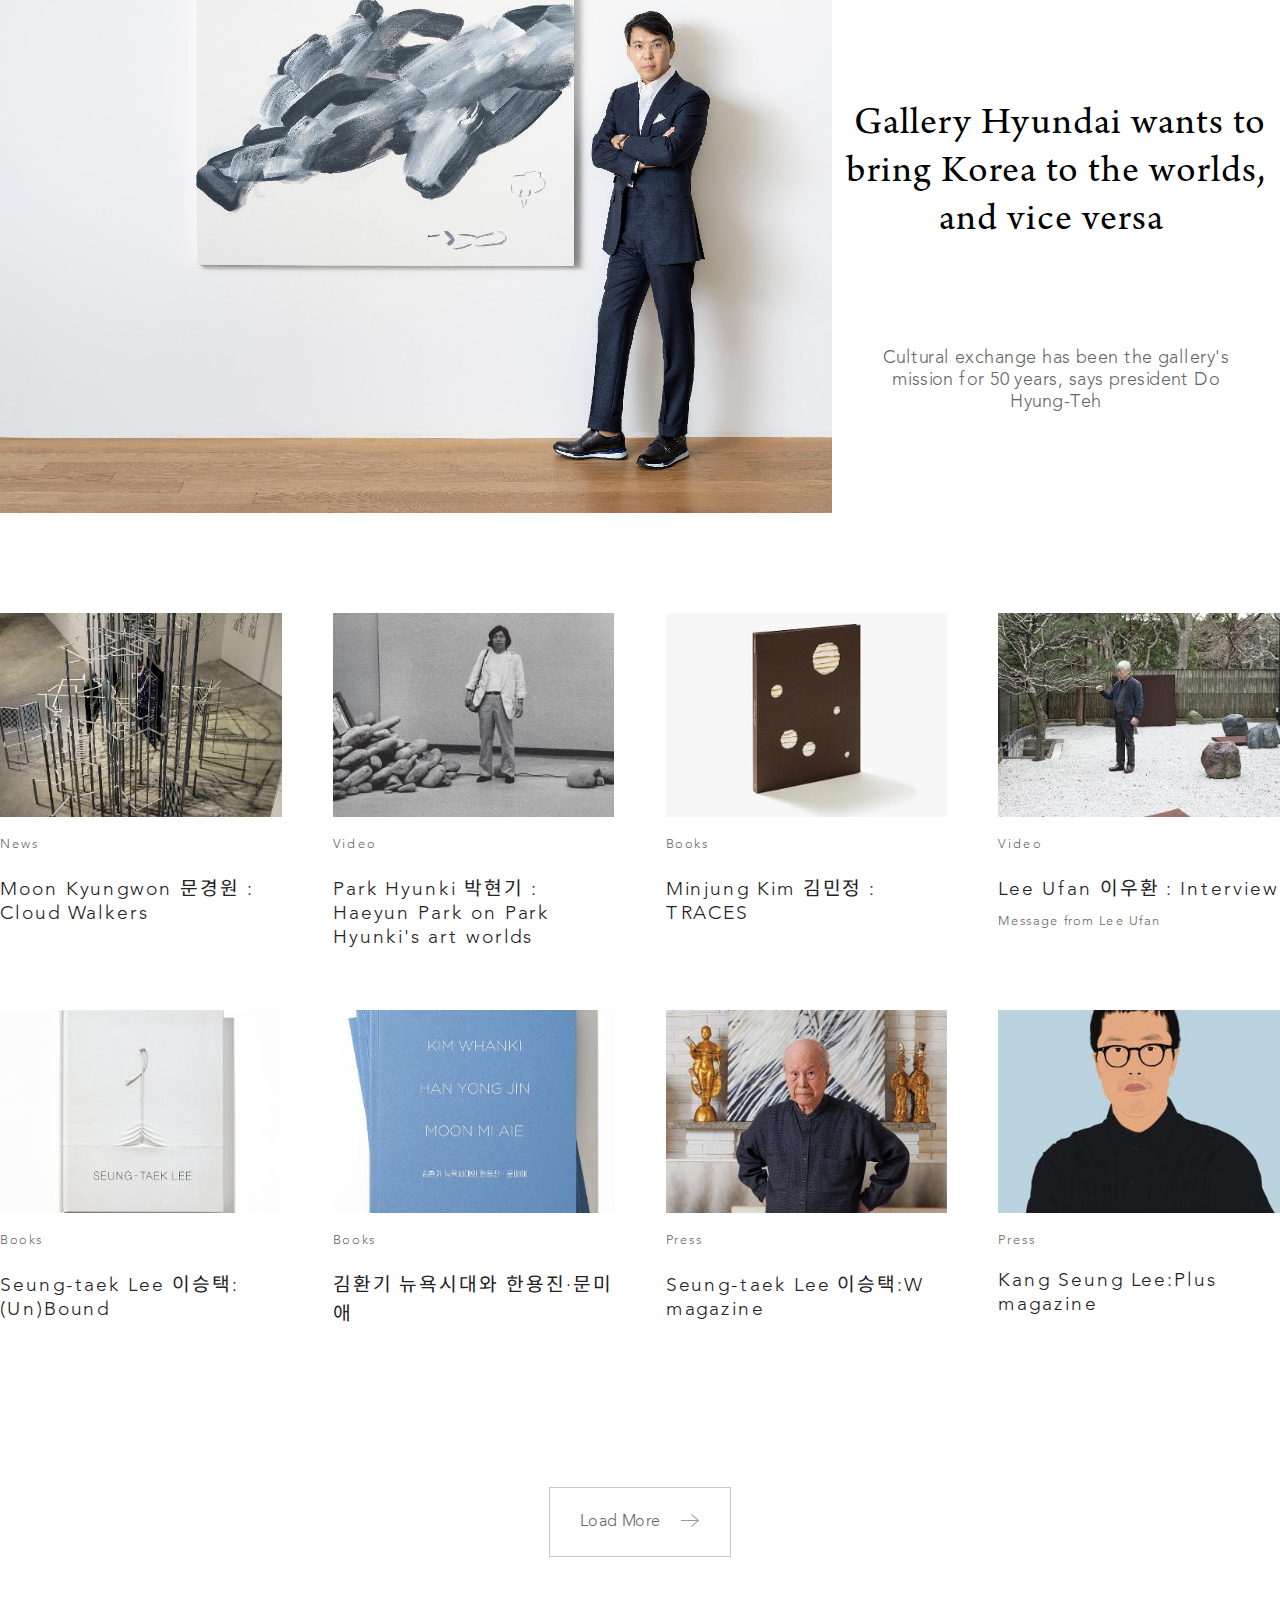
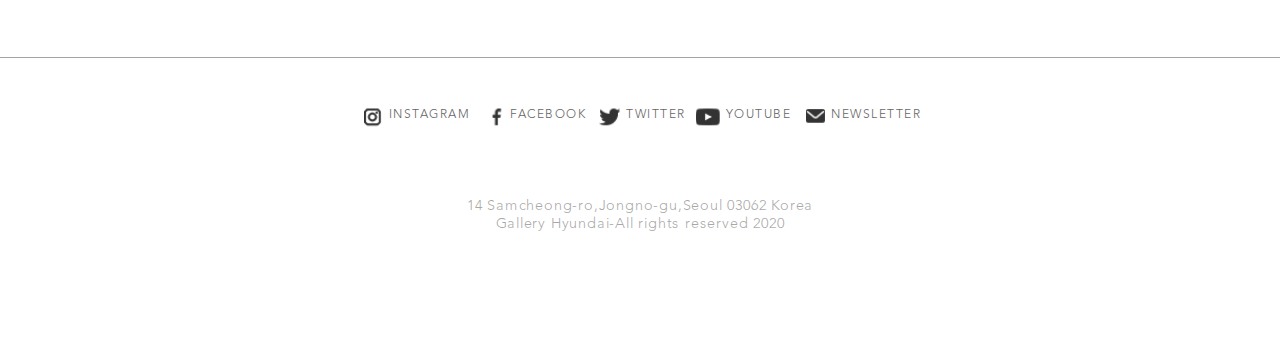
==== commit 70e6a242: "re-up" ====
--- a/index.html
+++ b/index.html
@@ -10,7 +10,6 @@
     <meta property="og:title"              content="Hyundai Gallery" />
     <meta property="og:description"        content="현대갤러리" />
     <meta property="og:image"              content="./img/GALLERYHYUNDAI/AbouttheGalleryGALLERYHYUNDAI/GalleryHyundai1" />
-
     <meta property="twitter:card"          content="summary" />
     <meta property="twitter:site"          content="현대갤러리" />
     <meta property="twitter:title"         content="Hyundai Gallery" />
@@ -65,11 +64,11 @@
 
     <main>
         <div class="big">
-            <div>
+            <div class="mainjpg">
                 <ul>
                     <li>
                         <a href="./matti.html">
-                            <figure><img src="./img/GALLERYHYUNDAI/main-mattibraun.png" alt="matti">
+                            <figure><img src="./img/GALLERYHYUNDAI/main1.png" alt="matti">
                                 <figcaption>
                                     <span>Ku Sol</span>
                                     <p>Matti Braun</p>
@@ -104,7 +103,7 @@
                     </li>
                 </ul>
             </div>
-
+        
             <div class="bigdot">
                 <button></button>
                 <button></button>
@@ -221,10 +220,10 @@
 
     <footer>
         <ul>
-            <li><a href="#">INSTAGRAM</a></li>    
-            <li><a href="#">FACEBOOK</a></li>    
-            <li><a href="#">TWITTER</a></li>
-            <li><a href="#">YOUTUBE</a></li>    
+            <li><a href="https://www.instagram.com/galleryhyundai/">INSTAGRAM</a></li>    
+            <li><a href="https://www.facebook.com/galleryhyundai">FACEBOOK</a></li>    
+            <li><a href="https://twitter.com/GalleryHyundai1">TWITTER</a></li>
+            <li><a href="https://www.youtube.com/channel/UCZnvz-IcYgBk2dpej8D8vOA">YOUTUBE</a></li>    
             <li><a href="#">NEWSLETTER</a></li>
         </ul>
         <div>
--- a/css/index.css
+++ b/css/index.css
@@ -29,6 +29,24 @@
 .big>div>ul li a figure img{width:100%;
     
 }
+
+
+.big>div>ul>li:nth-child(1){width:100%; }
+.big>div>ul>li:nth-child(2){width:100%; display:none;}
+.big>div>ul>li:nth-child(3){width:100%; display:none;}
+
+/* .big>div>ul>li:nth-child(1).active0 {width:100%; }
+.big>div>ul>li:nth-child(2).active0 {width:100%; display:none;}
+.big>div>ul>li:nth-child(3).active0 {width:100%; display:none;}  */
+/* 
+.big>div>ul>li:nth-child(1).active1 {width:100%; display:none;}
+.big>div>ul>li:nth-child(2).active1 {width:100%; }
+.big>div>ul>li:nth-child(3).active1 {width:100%; display:none;} 
+
+.big>div>ul>li:nth-child(1).active2 {width:100%; display:none;}
+.big>div>ul>li:nth-child(2).active2 {width:100%; display:none;}
+.big>div>ul>li:nth-child(3).active2 {width:100%; } 
+ */
 
 .big>div>ul li a figure figcaption{
     width:20%; height:auto;
@@ -141,27 +159,7 @@
 /* ============================================================================================
 ============================================================================================
 ============================================================================================ */
-.big>div>ul>li:nth-child(1){width:100%; }
-.big>div>ul>li:nth-child(2){width:100%; display:none;}
-.big>div>ul>li:nth-child(3){width:100%; display:none;}
-
-/* @keyframes ani01{
-    0% { 
-        .big>div figure:nth-child(1){opacity: 1;}
-        .big>div figure:nth-child(2){opacity: 0;}
-        .big>div figure:nth-child(3){opacity: 0;}
-    }
-    50%{
-        .big>div figure:nth-child(1){opacity: 0;}
-        .big>div figure:nth-child(2){opacity: 1;}
-        .big>div figure:nth-child(3){opacity: 0;}
-    }
-    100%{
-        .big>div figure:nth-child(1){opacity: 0;}
-        .big>div figure:nth-child(2){opacity: 0;}
-        .big>div figure:nth-child(3){opacity: 1;}
-    }
-}  */
+
 
 
 .bigdot{
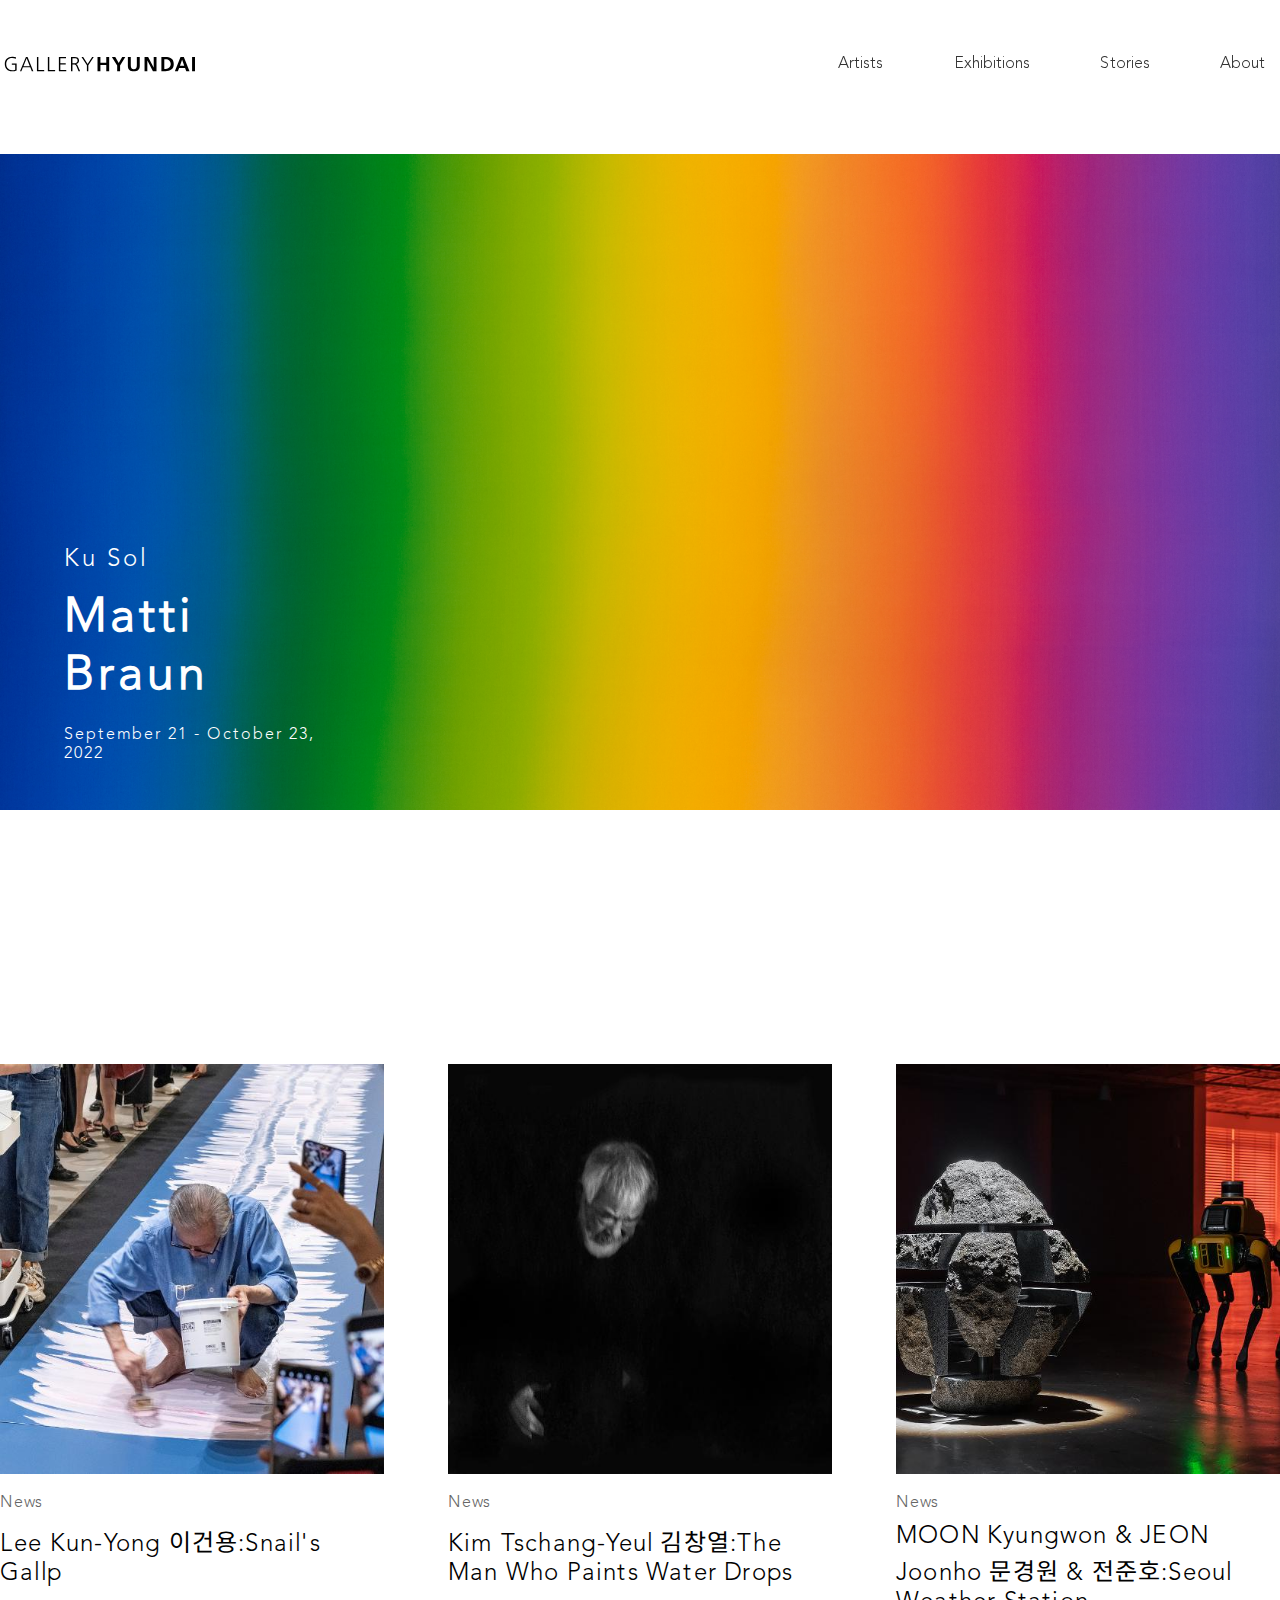
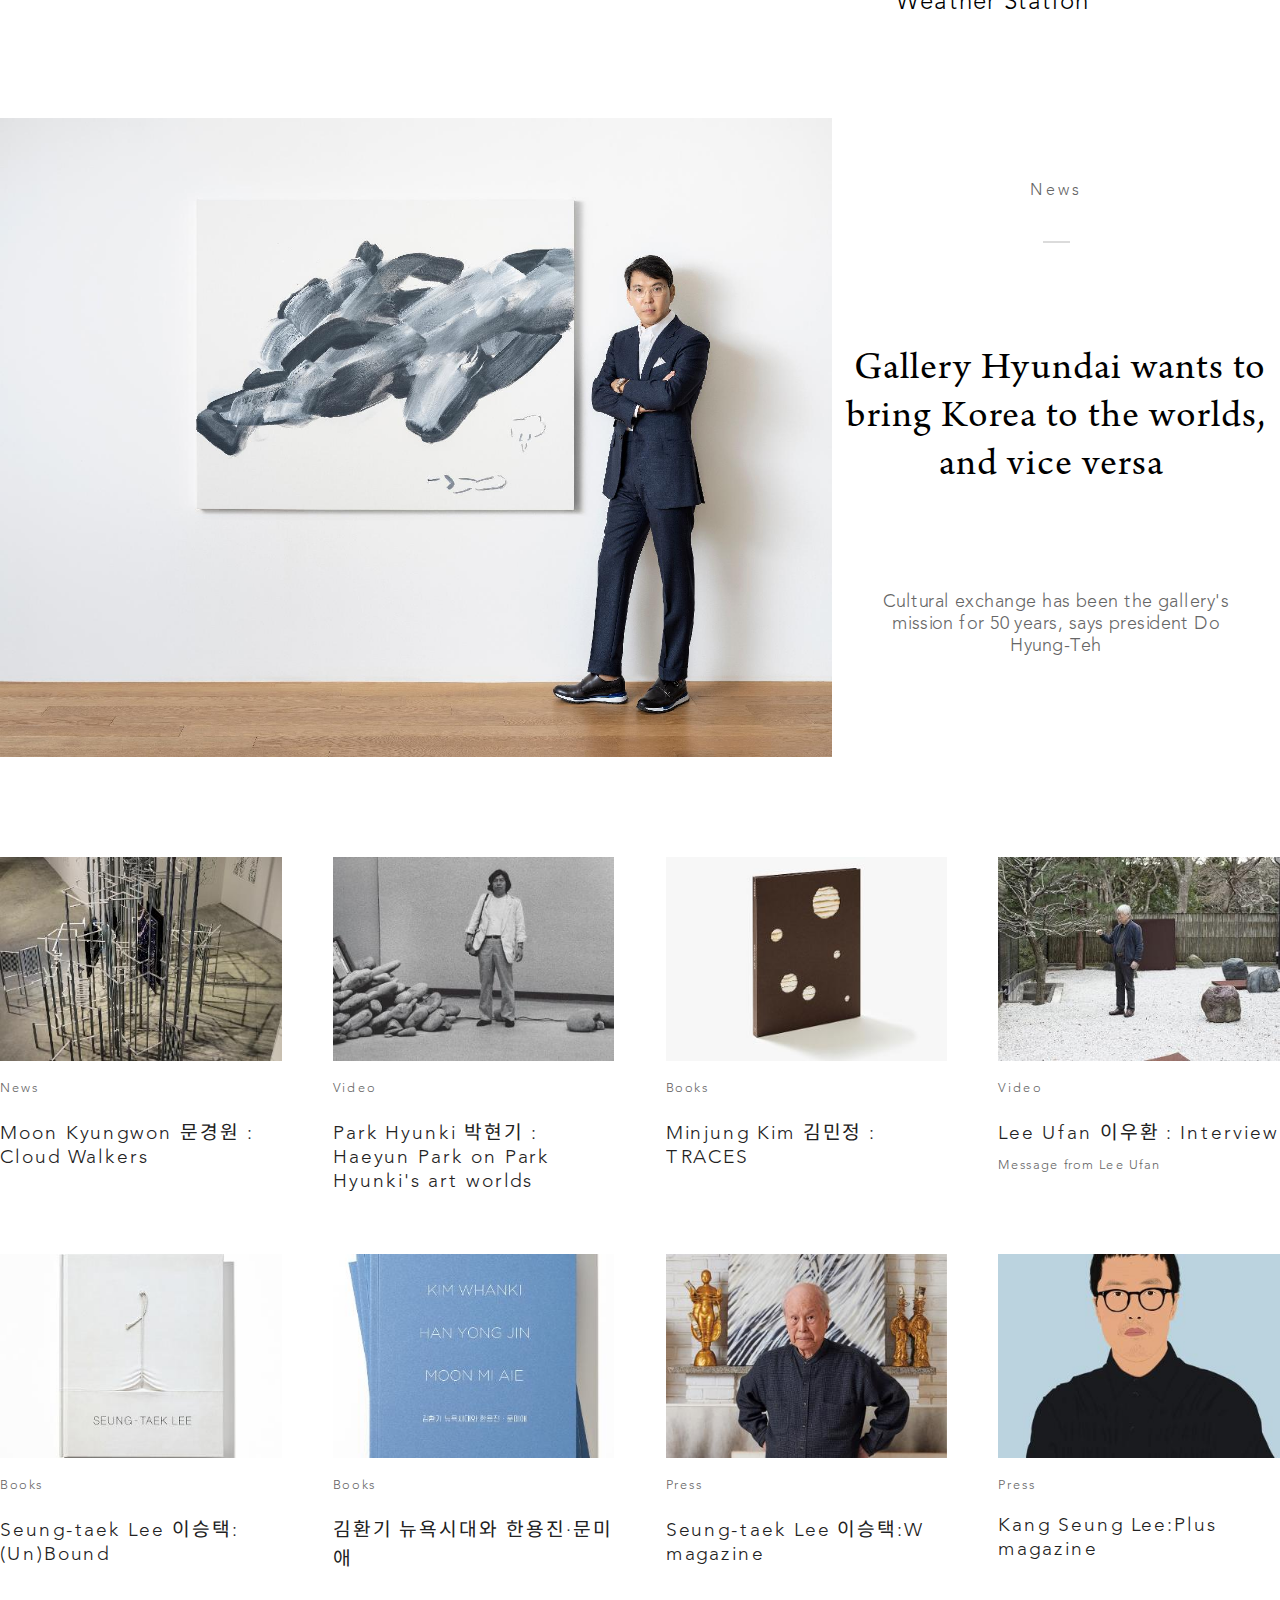
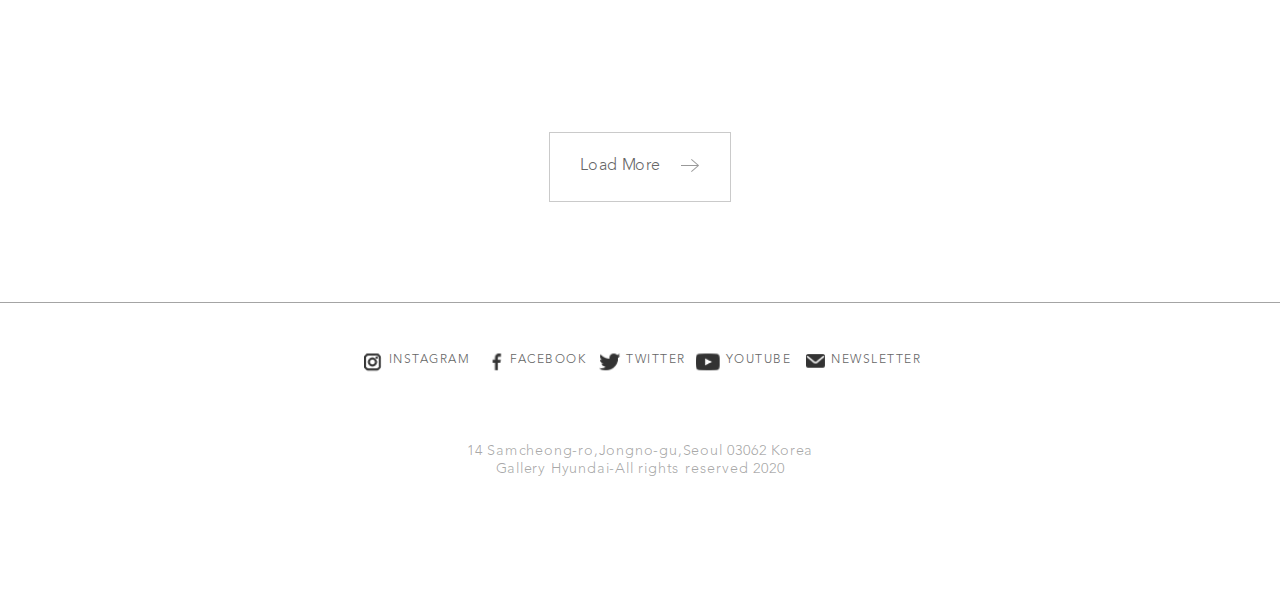
==== commit 405adc62: "srch & index img" ====
--- a/index.html
+++ b/index.html
@@ -18,6 +18,8 @@
     <meta property="twitter:url"           content="https://taehwan13.github.io/clonehy/" />    <title>Document</title>
     <link href="./css/index.css" rel="stylesheet">
     <link rel="icon" type="image/png" href="./img/favicon-16x16.png" sizes="16x16" />
+    <script src="https://ajax.googleapis.com/ajax/libs/jquery/3.6.1/jquery.min.js"></script>
+    
 </head>
 <body>
     <header>
@@ -36,17 +38,16 @@
                     <li><a href="./about.html">About</a></li>
                     <li><a href="./about.html">Gallery Hyundai</a></li>
                     <li><a href="./fifthieth.html">50Years</a></li>
-                    <li><a href="#">Search</a></li>
+                    <li class="headSrchBtn"><a href="#">Search</a></li>
                 </ul>
             </div>
 
-            <button class="srchbtn"></button>
-
             <div class="headsearch">
                 <form>
-                    <input type="search" name="search" placeholder="Search">
+                    <input type="text" name="search" placeholder="Search">
                     <button></button>
                 </form>
+                <button class="closeBtn"></button>
             </div>
         </div>
     </header>
@@ -54,11 +55,27 @@
     <script>
         const menubtn = document.querySelector('.menubtn');
         const headmenuact = document.querySelector('.headmenu');
+        const headSrchBtn = document.querySelector('.headSrchBtn');
+        const headSearch = document.querySelector('.headsearch');
+        const closeBtn = document.querySelector('.closeBtn');
 
         menubtn.onclick = function(){
             menubtn.classList.toggle('active');
             headmenuact.classList.toggle('active');
         }
+
+        headSrchBtn.addEventListener('click',function(){
+            headSrchBtn.classList.toggle('active');
+            headSearch.classList.toggle('active');
+            closeBtn.classList.toggle('active');
+        })
+
+        closeBtn.addEventListener('click',function(){
+            headSrchBtn.classList.toggle('active');
+            headSearch.classList.toggle('active');
+            closeBtn.classList.toggle('active');
+        })
+
     </script>
 
 
@@ -66,6 +83,7 @@
         <div class="big">
             <div class="mainjpg">
                 <ul>
+                    
                     <li>
                         <a href="./matti.html">
                             <figure><img src="./img/GALLERYHYUNDAI/main1.png" alt="matti">
@@ -79,7 +97,7 @@
                     </li>
 
                     <li>
-                        <a href="#" alt="">
+                        <a href="#">
                             <figure><img src="./img/GALLERYHYUNDAI/main2.png" alt="lee kang-so">
                                 <figcaption>
                                 <span>Lee Kang-so</span>
@@ -91,7 +109,7 @@
                     </li>
 
                     <li>
-                        <a href="#" alt="">
+                        <a href="#">
                             <figure><img src="./img/GALLERYHYUNDAI/main3.png" alt="london">
                                 <figcaption>
                                     <span></span>
@@ -103,12 +121,27 @@
                     </li>
                 </ul>
             </div>
-        
-            <div class="bigdot">
-                <button></button>
-                <button></button>
-                <button></button>
-            </div>
+        <!-- ==================================================================================
+        ==================================================================================
+        ================================================================================== -->
+            <script>
+                const mainJpg = document.querySelectorAll('.mainjpg ul li');
+                let mainNum = 0, mainInter, mainJpgFun;
+                $('.mainjpg ul li').not(":first").hide();
+
+                mainJpgFun = function(){
+                    mainInter = setInterval(function(){
+                    $('.mainjpg ul li').eq(mainNum).fadeOut(1000);
+                    (mainNum < mainJpg.length-1)? mainNum ++ : mainNum = 0;
+                    $('.mainjpg ul li').eq(mainNum).fadeIn(1000);
+                },4000)
+                }
+
+                mainJpgFun();
+            </script>
+        <!-- ==================================================================================
+        ==================================================================================
+        ================================================================================== -->
         </div>
 
         <ul class="mainstory"> 
--- a/css/index.css
+++ b/css/index.css
@@ -1,16 +1,18 @@
 @import url('./common.css');
 
 main{   
-    width: 100%; min-height: auto;
+    width: 100%;
     max-width: 1640px;
     margin:5% auto;
     }
 
 .big{
-    width:100%; height:auto;
+    width:100%;
     margin:0;
     position: relative;
     max-width: 1640px;
+    min-height: 900px;
+    
 }
 
 .big>div{
@@ -19,7 +21,10 @@
 
 .big>div>ul{width:100%;}
 
-.big>div>ul li{width:100%;}
+.big>div>ul li{width:100%; 
+    position: absolute;
+    top:10%; left:0;
+}
 
 .big>div>ul li a{width:100%;}
 
@@ -32,21 +37,9 @@
 
 
 .big>div>ul>li:nth-child(1){width:100%; }
-.big>div>ul>li:nth-child(2){width:100%; display:none;}
-.big>div>ul>li:nth-child(3){width:100%; display:none;}
-
-/* .big>div>ul>li:nth-child(1).active0 {width:100%; }
-.big>div>ul>li:nth-child(2).active0 {width:100%; display:none;}
-.big>div>ul>li:nth-child(3).active0 {width:100%; display:none;}  */
-/* 
-.big>div>ul>li:nth-child(1).active1 {width:100%; display:none;}
-.big>div>ul>li:nth-child(2).active1 {width:100%; }
-.big>div>ul>li:nth-child(3).active1 {width:100%; display:none;} 
-
-.big>div>ul>li:nth-child(1).active2 {width:100%; display:none;}
-.big>div>ul>li:nth-child(2).active2 {width:100%; display:none;}
-.big>div>ul>li:nth-child(3).active2 {width:100%; } 
- */
+.big>div>ul>li:nth-child(2){width:100%;}
+.big>div>ul>li:nth-child(3){width:100%;}
+
 
 .big>div>ul li a figure figcaption{
     width:20%; height:auto;
@@ -94,9 +87,10 @@
             }
         
         .big{
-            width:100%; height:auto;
+            width:100%; 
             margin:0;
             position: relative;
+            min-height: 600px;
         }
         
         .big>div{
@@ -153,44 +147,21 @@
             color:black;
         }
 
+        @media(max-width:424px){
+            .big{
+                width:100%; 
+                margin:0;
+                position: relative;
+                min-height: 200px;
+            }
+        }
+    
         
     }
 
 /* ============================================================================================
 ============================================================================================
 ============================================================================================ */
-
-
-
-.bigdot{
-    position: absolute;
-    bottom:5%; left:0%;
-    text-align: center;
-}
-.bigdot>button{
-    width:3%; bottom:40px;
-}
-.bigdot>button:nth-child(1){
-    
-    left:48.5%; 
-    width:1%; height:3px;
-    background-color: white;
-    border:none;
-}
-.bigdot>button:nth-child(2){
-    
-    left:50%; 
-    width:1%; height:3px;
-    background-color: white;
-    border:none;
-}
-.bigdot>button:nth-child(3){
-    
-    left:51.5%;
-    width:1%; height:3px;
-    background-color: white;
-    border:none;
-}
 
 
 .mainstory{
